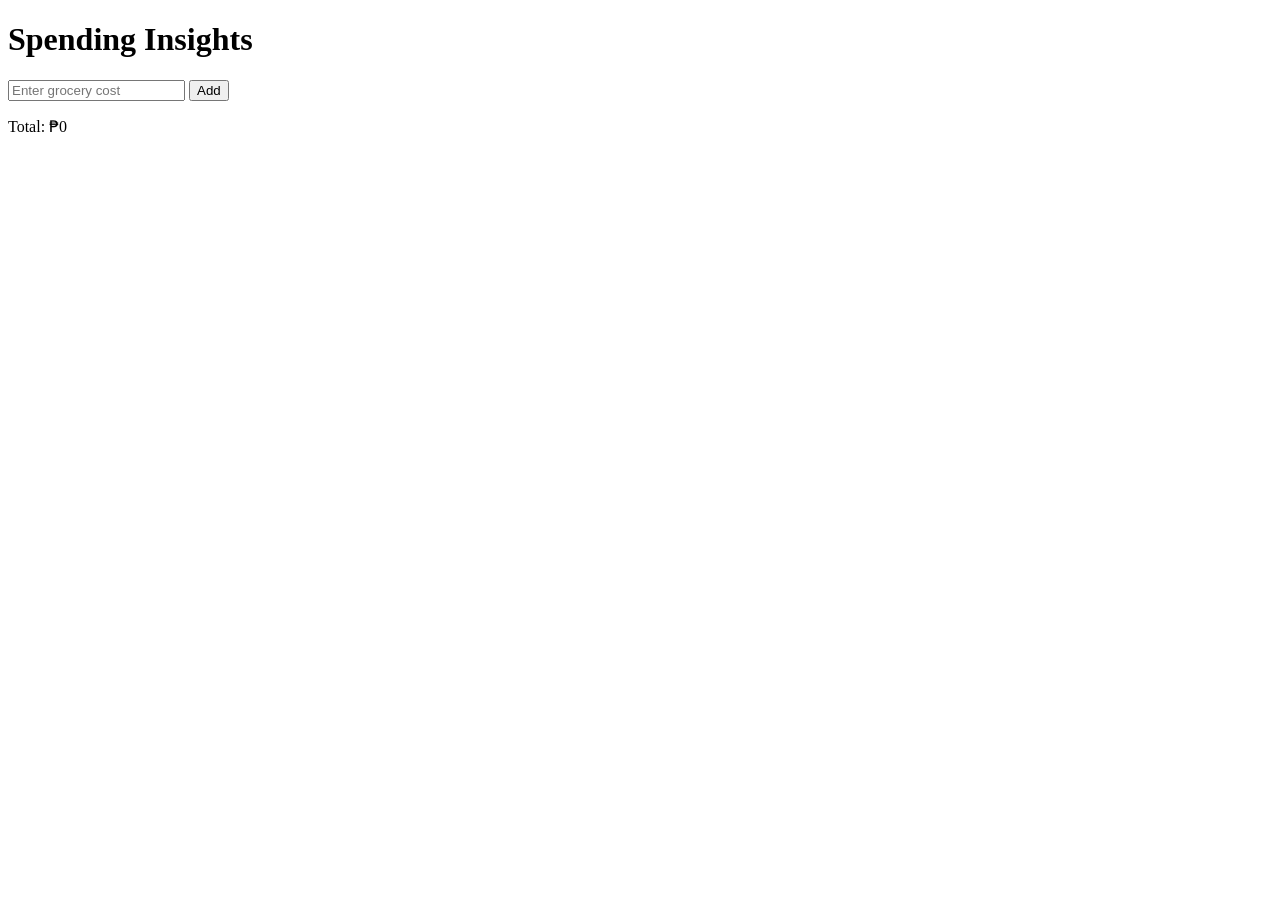
==== insight.html @ 45a6fc37 "trial" ====
<!DOCTYPE html>
<html>
<head>
<title>Spending Insights</title>
</head>

<body>

<h1>Spending Insights</h1>

<input id="amount" placeholder="Enter grocery cost">
<button onclick="addCost()">Add</button>

<p id="total"></p>

<script>

let costs=JSON.parse(localStorage.getItem("costs")) || []

function addCost(){

let amount=Number(document.getElementById("amount").value)

costs.push(amount)

localStorage.setItem("costs",JSON.stringify(costs))

update()

}

function update(){

let total=costs.reduce((a,b)=>a+b,0)

document.getElementById("total").innerText="Total: ₱"+total

}

update()

</script>

</body>
</html>
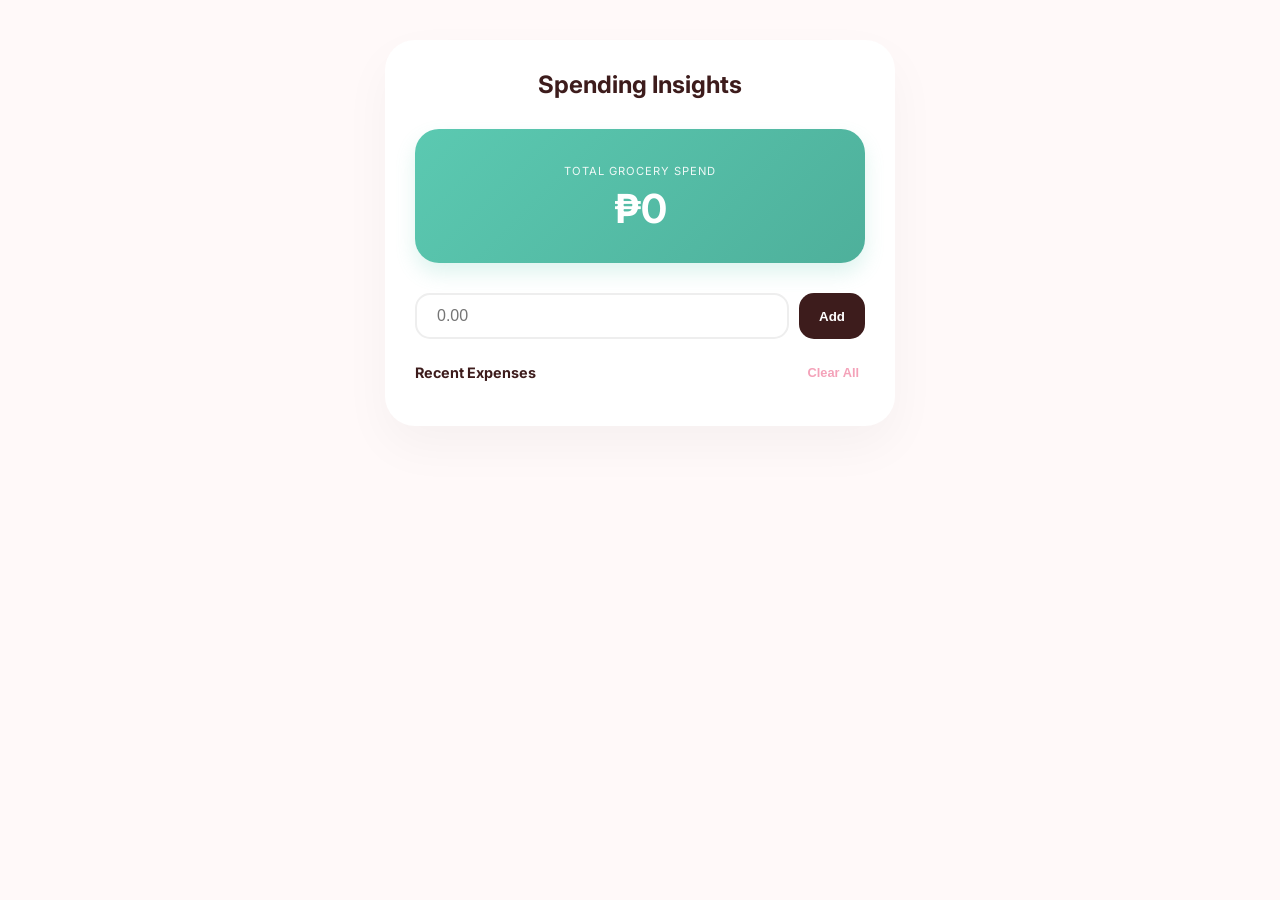
==== commit f38a70ad: "try" ====
--- a/insight.html
+++ b/insight.html
@@ -1,44 +1,213 @@
 <!DOCTYPE html>
-<html>
+<html lang="en">
 <head>
-<title>Spending Insights</title>
+    <meta charset="UTF-8">
+    <meta name="viewport" content="width=device-width, initial-scale=1.0">
+    <title>Insights | UlamFinder</title>
+    <link href="https://fonts.googleapis.com/css2?family=Inter:wght@400;600;700&display=swap" rel="stylesheet">
+    <style>
+        :root {
+            --primary-mint: #5bc9b1;
+            --primary-pink: #f4a2b9;
+            --dark-text: #3d1c1c;
+            --bg-color: #fff9f9;
+            --white: #ffffff;
+            --light-gray: #f8f9fa;
+        }
+
+        body {
+            font-family: 'Inter', sans-serif;
+            background-color: var(--bg-color);
+            color: var(--dark-text);
+            margin: 0;
+            display: flex;
+            justify-content: center;
+            padding: 40px 20px;
+        }
+
+        .dashboard {
+            width: 100%;
+            max-width: 450px;
+            background: var(--white);
+            border-radius: 30px;
+            padding: 30px;
+            box-shadow: 0 20px 50px rgba(0,0,0,0.04);
+        }
+
+        .header {
+            text-align: center;
+            margin-bottom: 30px;
+        }
+
+        .header h1 {
+            font-size: 1.5rem;
+            margin: 0;
+            font-weight: 700;
+        }
+
+        /* Total Display Card */
+        .total-card {
+            background: linear-gradient(135deg, var(--primary-mint), #4eb09b);
+            color: white;
+            padding: 30px;
+            border-radius: 24px;
+            text-align: center;
+            margin-bottom: 30px;
+            box-shadow: 0 10px 20px rgba(91, 201, 177, 0.2);
+        }
+
+        .total-card small {
+            opacity: 0.9;
+            text-transform: uppercase;
+            letter-spacing: 1px;
+            font-size: 0.7rem;
+        }
+
+        .total-card h2 {
+            font-size: 2.5rem;
+            margin: 5px 0 0;
+        }
+
+        /* Input Section */
+        .input-group {
+            display: flex;
+            gap: 10px;
+            margin-bottom: 25px;
+        }
+
+        input {
+            flex: 1;
+            padding: 12px 20px;
+            border: 2px solid #eee;
+            border-radius: 15px;
+            font-size: 1rem;
+            outline: none;
+            transition: border-color 0.3s;
+        }
+
+        input:focus { border-color: var(--primary-pink); }
+
+        .add-btn {
+            background: var(--dark-text);
+            color: white;
+            border: none;
+            padding: 0 20px;
+            border-radius: 15px;
+            font-weight: 600;
+            cursor: pointer;
+        }
+
+        /* History List */
+        .history-title {
+            font-size: 0.9rem;
+            font-weight: 700;
+            margin-bottom: 15px;
+            display: flex;
+            justify-content: space-between;
+        }
+
+        #historyList {
+            list-style: none;
+            padding: 0;
+            margin: 0;
+            max-height: 200px;
+            overflow-y: auto;
+        }
+
+        .history-item {
+            display: flex;
+            justify-content: space-between;
+            padding: 12px 0;
+            border-bottom: 1px solid #f0f0f0;
+            font-size: 0.95rem;
+        }
+
+        .history-item span:last-child {
+            font-weight: 700;
+            color: var(--primary-mint);
+        }
+
+        .clear-btn {
+            background: none;
+            border: none;
+            color: var(--primary-pink);
+            font-size: 0.8rem;
+            cursor: pointer;
+            font-weight: 600;
+        }
+    </style>
 </head>
-
 <body>
 
-<h1>Spending Insights</h1>
-
-<input id="amount" placeholder="Enter grocery cost">
-<button onclick="addCost()">Add</button>
-
-<p id="total"></p>
+<div class="dashboard">
+    <div class="header">
+        <h1>Spending <span>Insights</span></h1>
+    </div>
+
+    <div class="total-card">
+        <small>Total Grocery Spend</small>
+        <h2 id="total">₱0</h2>
+    </div>
+
+    <div class="input-group">
+        <input type="number" id="amount" placeholder="0.00">
+        <button class="add-btn" onclick="addCost()">Add</button>
+    </div>
+
+    <div class="history-title">
+        Recent Expenses
+        <button class="clear-btn" onclick="clearHistory()">Clear All</button>
+    </div>
+    
+    <ul id="historyList"></ul>
+</div>
 
 <script>
-
-let costs=JSON.parse(localStorage.getItem("costs")) || []
-
-function addCost(){
-
-let amount=Number(document.getElementById("amount").value)
-
-costs.push(amount)
-
-localStorage.setItem("costs",JSON.stringify(costs))
-
-update()
-
-}
-
-function update(){
-
-let total=costs.reduce((a,b)=>a+b,0)
-
-document.getElementById("total").innerText="Total: ₱"+total
-
-}
-
-update()
-
+    let costs = JSON.parse(localStorage.getItem("costs")) || [];
+
+    function addCost() {
+        let input = document.getElementById("amount");
+        let amount = Number(input.value);
+
+        if (amount > 0) {
+            costs.push({
+                amount: amount,
+                date: new Date().toLocaleDateString()
+            });
+            localStorage.setItem("costs", JSON.stringify(costs));
+            input.value = "";
+            update();
+        }
+    }
+
+    function clearHistory() {
+        if(confirm("Are you sure you want to clear your history?")) {
+            costs = [];
+            localStorage.setItem("costs", JSON.stringify(costs));
+            update();
+        }
+    }
+
+    function update() {
+        let total = costs.reduce((a, b) => a + b.amount, 0);
+        document.getElementById("total").innerText = "₱" + total.toLocaleString();
+
+        let list = document.getElementById("historyList");
+        list.innerHTML = "";
+
+        // Show latest items first
+        [...costs].reverse().forEach(item => {
+            let li = document.createElement("li");
+            li.className = "history-item";
+            li.innerHTML = `
+                <span>${item.date}</span>
+                <span>+ ₱${item.amount.toLocaleString()}</span>
+            `;
+            list.appendChild(li);
+        });
+    }
+
+    update();
 </script>
 
 </body>
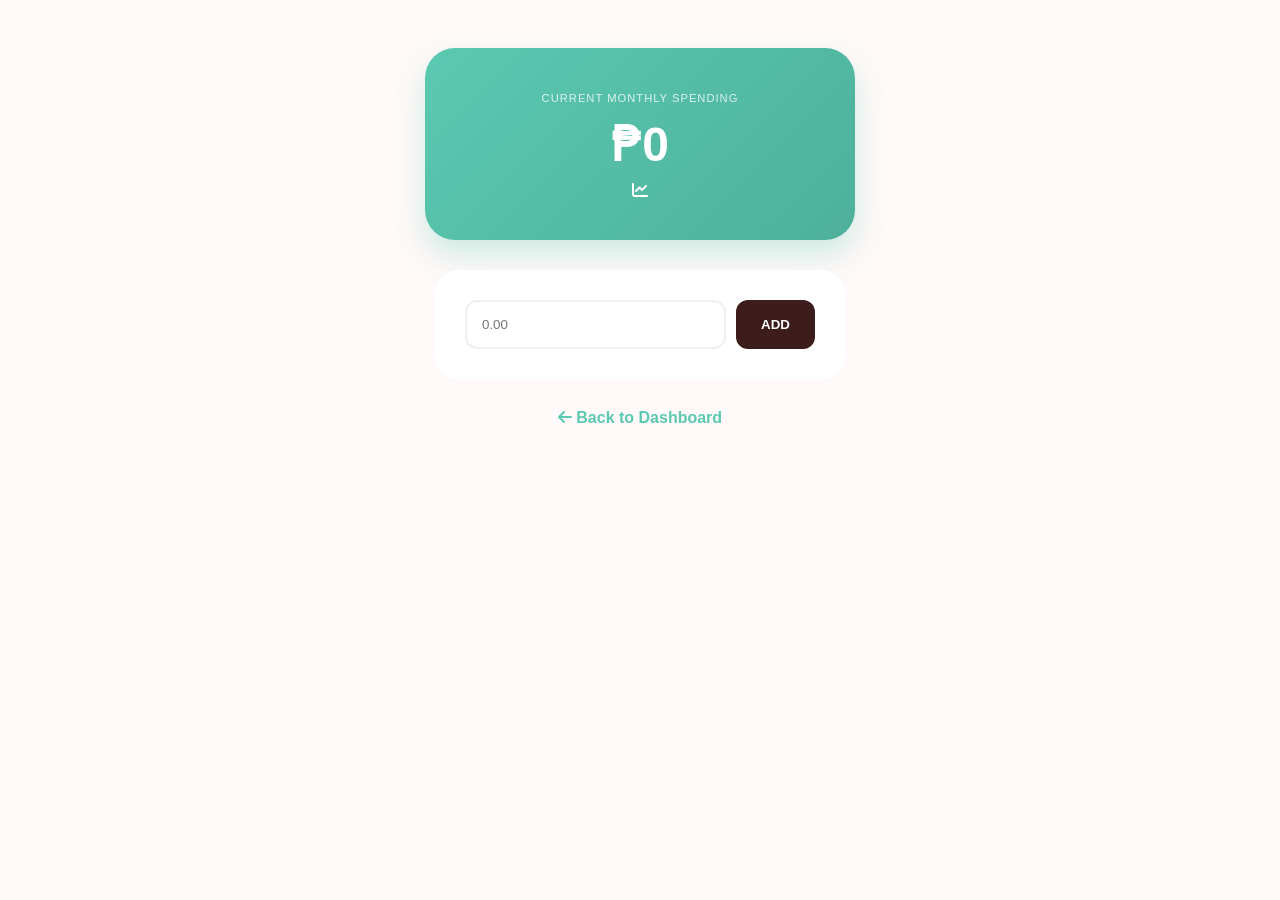
==== commit 8d4fadbc: "new" ====
--- a/insight.html
+++ b/insight.html
@@ -3,212 +3,48 @@
 <head>
     <meta charset="UTF-8">
     <meta name="viewport" content="width=device-width, initial-scale=1.0">
-    <title>Insights | UlamFinder</title>
-    <link href="https://fonts.googleapis.com/css2?family=Inter:wght@400;600;700&display=swap" rel="stylesheet">
+    <title>Spending | UlamFinder</title>
+    <link rel="stylesheet" href="https://cdnjs.cloudflare.com/ajax/libs/font-awesome/6.0.0/css/all.min.css">
     <style>
-        :root {
-            --primary-mint: #5bc9b1;
-            --primary-pink: #f4a2b9;
-            --dark-text: #3d1c1c;
-            --bg-color: #fff9f9;
-            --white: #ffffff;
-            --light-gray: #f8f9fa;
-        }
+        :root { --mint: #5bc9b1; --pink: #f4a2b9; --dark: #3d1c1c; --bg: #fff9f9; }
+        body { font-family: sans-serif; background: var(--bg); color: var(--dark); padding: 40px 20px; display: flex; flex-direction: column; align-items: center; }
+        
+        .stat-card { background: linear-gradient(135deg, var(--mint), #4eb09b); color: white; padding: 40px; border-radius: 30px; text-align: center; width: 100%; max-width: 350px; box-shadow: 0 15px 30px rgba(91, 201, 177, 0.3); margin-bottom: 30px; }
+        .stat-card small { opacity: 0.8; text-transform: uppercase; font-size: 0.7rem; letter-spacing: 1px; }
+        .stat-card h2 { font-size: 3rem; margin: 10px 0; }
 
-        body {
-            font-family: 'Inter', sans-serif;
-            background-color: var(--bg-color);
-            color: var(--dark-text);
-            margin: 0;
-            display: flex;
-            justify-content: center;
-            padding: 40px 20px;
-        }
-
-        .dashboard {
-            width: 100%;
-            max-width: 450px;
-            background: var(--white);
-            border-radius: 30px;
-            padding: 30px;
-            box-shadow: 0 20px 50px rgba(0,0,0,0.04);
-        }
-
-        .header {
-            text-align: center;
-            margin-bottom: 30px;
-        }
-
-        .header h1 {
-            font-size: 1.5rem;
-            margin: 0;
-            font-weight: 700;
-        }
-
-        /* Total Display Card */
-        .total-card {
-            background: linear-gradient(135deg, var(--primary-mint), #4eb09b);
-            color: white;
-            padding: 30px;
-            border-radius: 24px;
-            text-align: center;
-            margin-bottom: 30px;
-            box-shadow: 0 10px 20px rgba(91, 201, 177, 0.2);
-        }
-
-        .total-card small {
-            opacity: 0.9;
-            text-transform: uppercase;
-            letter-spacing: 1px;
-            font-size: 0.7rem;
-        }
-
-        .total-card h2 {
-            font-size: 2.5rem;
-            margin: 5px 0 0;
-        }
-
-        /* Input Section */
-        .input-group {
-            display: flex;
-            gap: 10px;
-            margin-bottom: 25px;
-        }
-
-        input {
-            flex: 1;
-            padding: 12px 20px;
-            border: 2px solid #eee;
-            border-radius: 15px;
-            font-size: 1rem;
-            outline: none;
-            transition: border-color 0.3s;
-        }
-
-        input:focus { border-color: var(--primary-pink); }
-
-        .add-btn {
-            background: var(--dark-text);
-            color: white;
-            border: none;
-            padding: 0 20px;
-            border-radius: 15px;
-            font-weight: 600;
-            cursor: pointer;
-        }
-
-        /* History List */
-        .history-title {
-            font-size: 0.9rem;
-            font-weight: 700;
-            margin-bottom: 15px;
-            display: flex;
-            justify-content: space-between;
-        }
-
-        #historyList {
-            list-style: none;
-            padding: 0;
-            margin: 0;
-            max-height: 200px;
-            overflow-y: auto;
-        }
-
-        .history-item {
-            display: flex;
-            justify-content: space-between;
-            padding: 12px 0;
-            border-bottom: 1px solid #f0f0f0;
-            font-size: 0.95rem;
-        }
-
-        .history-item span:last-child {
-            font-weight: 700;
-            color: var(--primary-mint);
-        }
-
-        .clear-btn {
-            background: none;
-            border: none;
-            color: var(--primary-pink);
-            font-size: 0.8rem;
-            cursor: pointer;
-            font-weight: 600;
-        }
+        .input-box { background: white; padding: 30px; border-radius: 24px; width: 100%; max-width: 350px; display: flex; gap: 10px; }
+        input { flex: 1; padding: 15px; border-radius: 12px; border: 2px solid #f0f0f0; outline: none; }
+        .add-btn { background: var(--dark); color: white; border: none; padding: 15px 25px; border-radius: 12px; font-weight: bold; }
+        
+        .home-btn { margin-top: 30px; text-decoration: none; color: var(--mint); font-weight: bold; }
     </style>
 </head>
 <body>
-
-<div class="dashboard">
-    <div class="header">
-        <h1>Spending <span>Insights</span></h1>
+    <div class="stat-card">
+        <small>Current Monthly Spending</small>
+        <h2 id="total">₱0</h2>
+        <i class="fa-solid fa-chart-line"></i>
     </div>
 
-    <div class="total-card">
-        <small>Total Grocery Spend</small>
-        <h2 id="total">₱0</h2>
+    <div class="input-box">
+        <input type="number" id="amount" placeholder="0.00">
+        <button class="add-btn" onclick="addCost()">ADD</button>
     </div>
 
-    <div class="input-group">
-        <input type="number" id="amount" placeholder="0.00">
-        <button class="add-btn" onclick="addCost()">Add</button>
-    </div>
+    <a href="index.html" class="home-btn"><i class="fa-solid fa-arrow-left"></i> Back to Dashboard</a>
 
-    <div class="history-title">
-        Recent Expenses
-        <button class="clear-btn" onclick="clearHistory()">Clear All</button>
-    </div>
-    
-    <ul id="historyList"></ul>
-</div>
-
-<script>
-    let costs = JSON.parse(localStorage.getItem("costs")) || [];
-
-    function addCost() {
-        let input = document.getElementById("amount");
-        let amount = Number(input.value);
-
-        if (amount > 0) {
-            costs.push({
-                amount: amount,
-                date: new Date().toLocaleDateString()
-            });
-            localStorage.setItem("costs", JSON.stringify(costs));
-            input.value = "";
-            update();
+    <script>
+        let costs=JSON.parse(localStorage.getItem("costs")) || []
+        function addCost(){
+            let amt=Number(document.getElementById("amount").value)
+            if(amt > 0){ costs.push(amt); localStorage.setItem("costs",JSON.stringify(costs)); update(); document.getElementById("amount").value=""; }
         }
-    }
-
-    function clearHistory() {
-        if(confirm("Are you sure you want to clear your history?")) {
-            costs = [];
-            localStorage.setItem("costs", JSON.stringify(costs));
-            update();
+        function update(){
+            let total=costs.reduce((a,b)=>a+b,0)
+            document.getElementById("total").innerText="₱" + total.toLocaleString()
         }
-    }
-
-    function update() {
-        let total = costs.reduce((a, b) => a + b.amount, 0);
-        document.getElementById("total").innerText = "₱" + total.toLocaleString();
-
-        let list = document.getElementById("historyList");
-        list.innerHTML = "";
-
-        // Show latest items first
-        [...costs].reverse().forEach(item => {
-            let li = document.createElement("li");
-            li.className = "history-item";
-            li.innerHTML = `
-                <span>${item.date}</span>
-                <span>+ ₱${item.amount.toLocaleString()}</span>
-            `;
-            list.appendChild(li);
-        });
-    }
-
-    update();
-</script>
-
+        update()
+    </script>
 </body>
 </html>
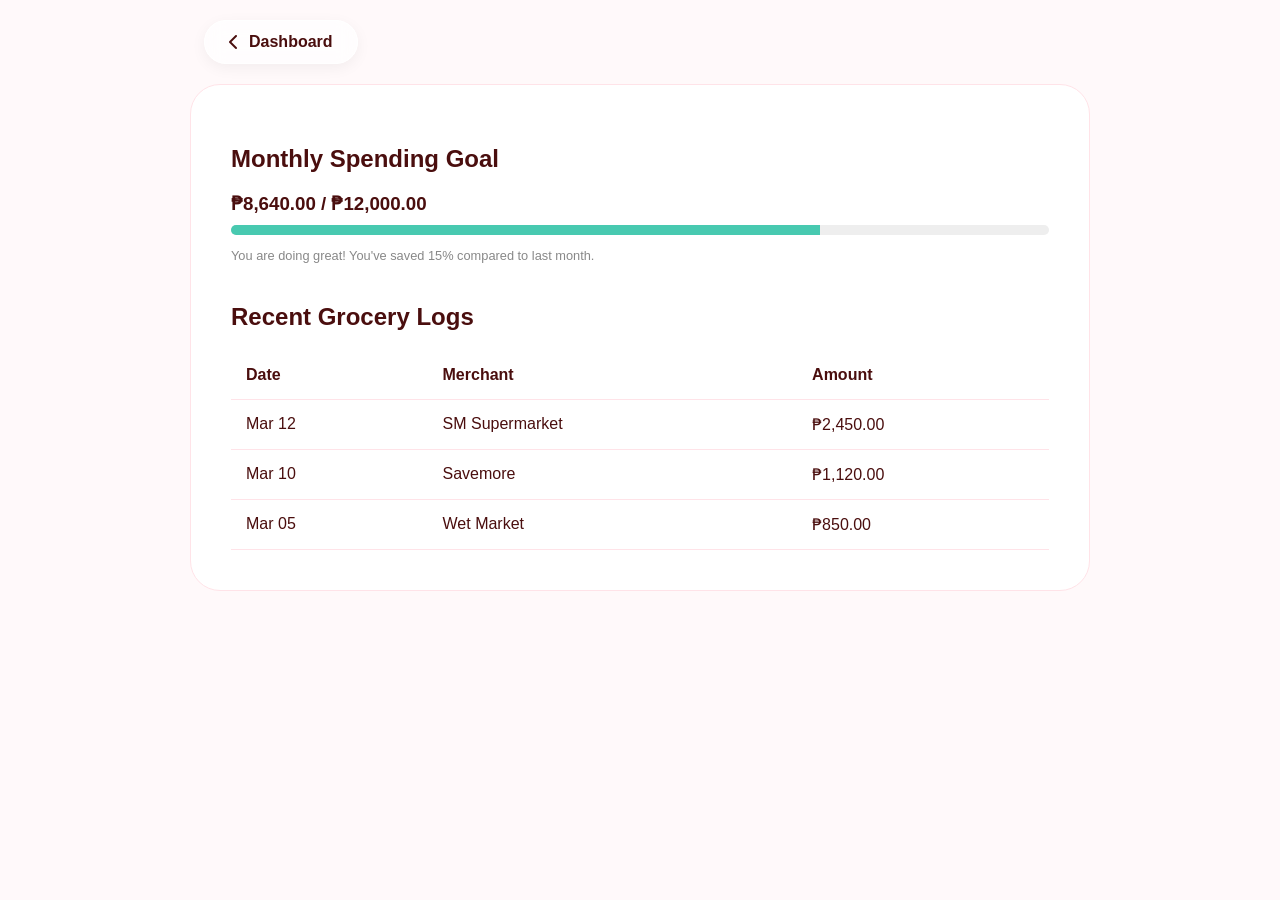
==== commit b0a79daf: "final??" ====
--- a/insight.html
+++ b/insight.html
@@ -2,49 +2,34 @@
 <html lang="en">
 <head>
     <meta charset="UTF-8">
-    <meta name="viewport" content="width=device-width, initial-scale=1.0">
-    <title>Spending | UlamFinder</title>
+    <title>Spending Insights | UlamFinder</title>
+    <link rel="stylesheet" href="style.css">
     <link rel="stylesheet" href="https://cdnjs.cloudflare.com/ajax/libs/font-awesome/6.0.0/css/all.min.css">
     <style>
-        :root { --mint: #5bc9b1; --pink: #f4a2b9; --dark: #3d1c1c; --bg: #fff9f9; }
-        body { font-family: sans-serif; background: var(--bg); color: var(--dark); padding: 40px 20px; display: flex; flex-direction: column; align-items: center; }
-        
-        .stat-card { background: linear-gradient(135deg, var(--mint), #4eb09b); color: white; padding: 40px; border-radius: 30px; text-align: center; width: 100%; max-width: 350px; box-shadow: 0 15px 30px rgba(91, 201, 177, 0.3); margin-bottom: 30px; }
-        .stat-card small { opacity: 0.8; text-transform: uppercase; font-size: 0.7rem; letter-spacing: 1px; }
-        .stat-card h2 { font-size: 3rem; margin: 10px 0; }
-
-        .input-box { background: white; padding: 30px; border-radius: 24px; width: 100%; max-width: 350px; display: flex; gap: 10px; }
-        input { flex: 1; padding: 15px; border-radius: 12px; border: 2px solid #f0f0f0; outline: none; }
-        .add-btn { background: var(--dark); color: white; border: none; padding: 15px 25px; border-radius: 12px; font-weight: bold; }
-        
-        .home-btn { margin-top: 30px; text-decoration: none; color: var(--mint); font-weight: bold; }
+        table { width: 100%; border-collapse: collapse; margin-top: 20px; }
+        td, th { padding: 15px; text-align: left; border-bottom: 1px solid var(--pink-light); }
+        .bar-container { height: 10px; background: #eee; border-radius: 10px; margin: 10px 0; overflow: hidden; }
+        .bar-fill { height: 100%; background: var(--mint-complement); width: 72%; }
     </style>
 </head>
 <body>
-    <div class="stat-card">
-        <small>Current Monthly Spending</small>
-        <h2 id="total">₱0</h2>
-        <i class="fa-solid fa-chart-line"></i>
+    <div class="nav-header">
+        <a href="index.html" class="back-link"><i class="fa-solid fa-chevron-left"></i> Dashboard</a>
     </div>
 
-    <div class="input-box">
-        <input type="number" id="amount" placeholder="0.00">
-        <button class="add-btn" onclick="addCost()">ADD</button>
+    <div class="container">
+        <h2>Monthly Spending Goal</h2>
+        <h3 style="margin-bottom: 5px;">₱8,640.00 / ₱12,000.00</h3>
+        <div class="bar-container"><div class="bar-fill"></div></div>
+        <p style="font-size: 0.8rem; color: #888;">You are doing great! You've saved 15% compared to last month.</p>
+
+        <h2 style="margin-top: 40px;">Recent Grocery Logs</h2>
+        <table>
+            <tr><th>Date</th><th>Merchant</th><th>Amount</th></tr>
+            <tr><td>Mar 12</td><td>SM Supermarket</td><td>₱2,450.00</td></tr>
+            <tr><td>Mar 10</td><td>Savemore</td><td>₱1,120.00</td></tr>
+            <tr><td>Mar 05</td><td>Wet Market</td><td>₱850.00</td></tr>
+        </table>
     </div>
-
-    <a href="index.html" class="home-btn"><i class="fa-solid fa-arrow-left"></i> Back to Dashboard</a>
-
-    <script>
-        let costs=JSON.parse(localStorage.getItem("costs")) || []
-        function addCost(){
-            let amt=Number(document.getElementById("amount").value)
-            if(amt > 0){ costs.push(amt); localStorage.setItem("costs",JSON.stringify(costs)); update(); document.getElementById("amount").value=""; }
-        }
-        function update(){
-            let total=costs.reduce((a,b)=>a+b,0)
-            document.getElementById("total").innerText="₱" + total.toLocaleString()
-        }
-        update()
-    </script>
 </body>
 </html>
--- a/style.css
+++ b/style.css
@@ -0,0 +1,79 @@
+:root {
+    --pink-accent: #FF85A1;
+    --pink-light: #FFE3E8;
+    --mint-complement: #48C9B0;
+    --deep-berry: #4A0E0E;
+    --bg-cream: #FFF9FA;
+    --glass: rgba(255, 255, 255, 0.7);
+}
+
+* { box-sizing: border-box; transition: all 0.3s ease; }
+
+body {
+    font-family: 'Plus Jakarta Sans', sans-serif;
+    margin: 0;
+    background: var(--bg-cream);
+    color: var(--deep-berry);
+    overflow-x: hidden;
+}
+
+/* Navbar */
+.navbar {
+    display: flex;
+    justify-content: space-between;
+    align-items: center;
+    padding: 20px 8%;
+    background: white;
+    border-bottom: 1px solid var(--pink-light);
+    position: sticky; top: 0; z-index: 1000;
+}
+
+.logo {
+    font-family: 'Playfair Display', serif;
+    font-size: 1.8rem;
+    font-weight: 800;
+    text-decoration: none;
+    background: linear-gradient(to right, var(--pink-accent), var(--mint-complement));
+    -webkit-background-clip: text;
+    -webkit-text-fill-color: transparent;
+}
+
+.nav-links a { text-decoration: none; color: var(--deep-berry); margin-left: 25px; font-weight: 600; }
+.nav-links a:hover { color: var(--pink-accent); }
+
+/* Back Navigation Header */
+.nav-header { width: 100%; max-width: 1000px; margin: 20px auto; padding: 0 5%; animation: fadeInDown 0.8s ease; }
+.back-link {
+    text-decoration: none; color: var(--deep-berry); font-weight: 700; display: inline-flex; align-items: center; gap: 10px;
+    padding: 12px 24px; border-radius: 50px; background: var(--glass); backdrop-filter: blur(10px);
+    border: 1px solid white; box-shadow: 0 4px 15px rgba(0,0,0,0.05);
+}
+
+/* Common Container Styles */
+.container {
+    max-width: 900px; margin: 20px auto; padding: 40px;
+    background: white; border-radius: 30px; border: 1px solid var(--pink-light);
+    animation: slideUpFade 0.6s ease-out;
+}
+
+/* Weekly Plan Table Layout */
+.weekly-grid {
+    display: grid; grid-template-columns: repeat(auto-fit, minmax(200px, 1fr)); gap: 15px; margin-top: 20px;
+}
+.day-card {
+    background: #fff; padding: 20px; border-radius: 20px; border: 1px solid var(--pink-light);
+    text-align: center;
+}
+.day-card h4 { margin: 0 0 10px 0; color: var(--pink-accent); text-transform: uppercase; font-size: 0.8rem; letter-spacing: 1px; }
+.day-card p { margin: 0; font-weight: 700; font-size: 1rem; }
+
+/* Dashboard Cards (Main Page) */
+.features { display: grid; grid-template-columns: repeat(auto-fit, minmax(250px, 1fr)); gap: 25px; padding: 60px 8%; }
+.card { background: white; padding: 30px; border-radius: 25px; text-decoration: none; color: inherit; border: 1px solid var(--pink-light); text-align: center; }
+.card:hover { transform: translateY(-10px); border-color: var(--pink-accent); }
+
+/* Animations */
+@keyframes fadeInDown { from { opacity: 0; transform: translateY(-20px); } to { opacity: 1; transform: translateY(0); } }
+@keyframes slideUpFade { from { opacity: 0; transform: translateY(40px); } to { opacity: 1; transform: translateY(0); } }
+
+footer { text-align: center; padding: 40px; background: var(--pink-light); margin-top: 50px; font-weight: 600; }
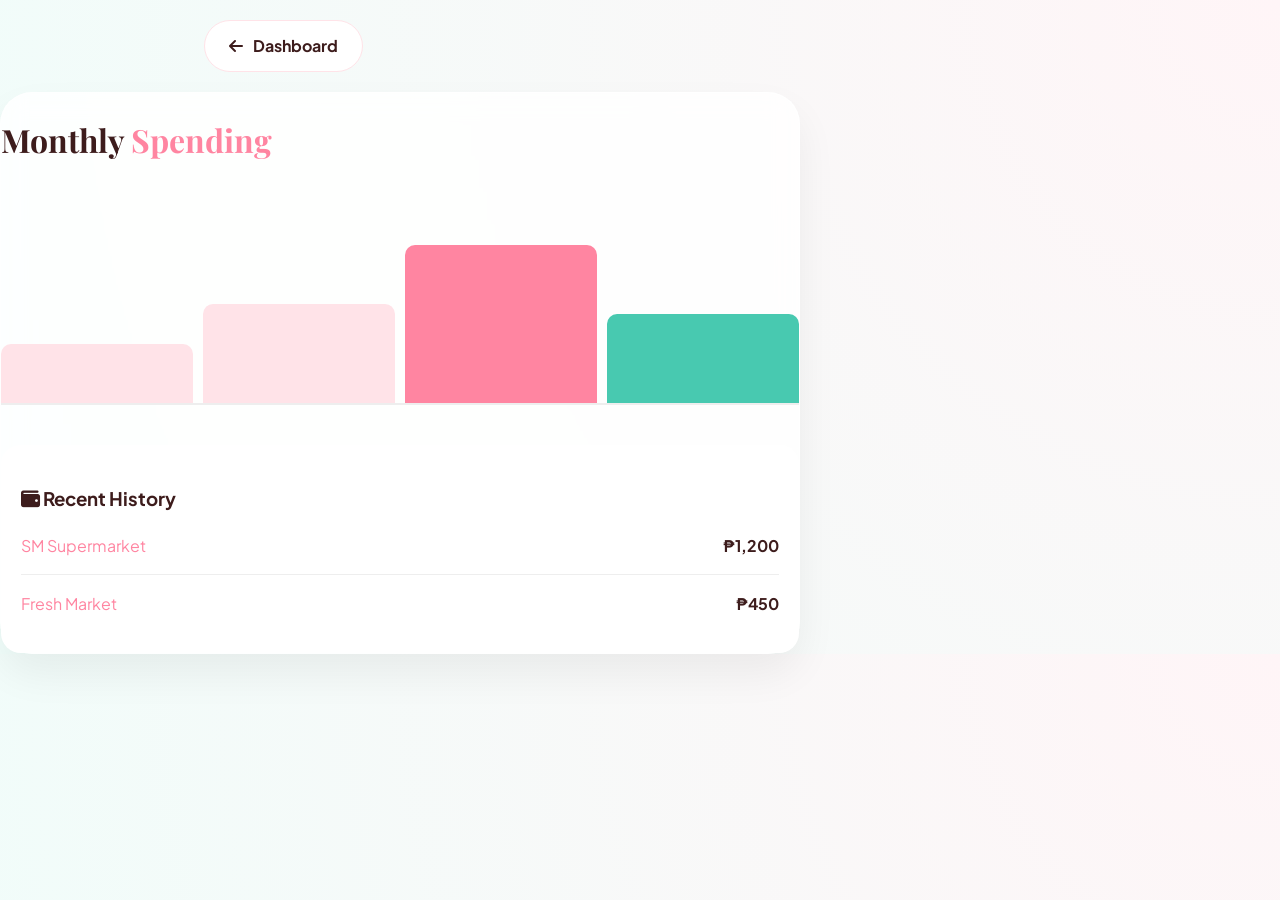
==== commit 2cff4a3b: "test1" ====
--- a/insight.html
+++ b/insight.html
@@ -2,34 +2,26 @@
 <html lang="en">
 <head>
     <meta charset="UTF-8">
-    <title>Spending Insights | UlamFinder</title>
+    <title>Insights | UlamFinder</title>
     <link rel="stylesheet" href="style.css">
     <link rel="stylesheet" href="https://cdnjs.cloudflare.com/ajax/libs/font-awesome/6.0.0/css/all.min.css">
-    <style>
-        table { width: 100%; border-collapse: collapse; margin-top: 20px; }
-        td, th { padding: 15px; text-align: left; border-bottom: 1px solid var(--pink-light); }
-        .bar-container { height: 10px; background: #eee; border-radius: 10px; margin: 10px 0; overflow: hidden; }
-        .bar-fill { height: 100%; background: var(--mint-complement); width: 72%; }
-    </style>
 </head>
 <body>
-    <div class="nav-header">
-        <a href="index.html" class="back-link"><i class="fa-solid fa-chevron-left"></i> Dashboard</a>
-    </div>
-
-    <div class="container">
-        <h2>Monthly Spending Goal</h2>
-        <h3 style="margin-bottom: 5px;">₱8,640.00 / ₱12,000.00</h3>
-        <div class="bar-container"><div class="bar-fill"></div></div>
-        <p style="font-size: 0.8rem; color: #888;">You are doing great! You've saved 15% compared to last month.</p>
-
-        <h2 style="margin-top: 40px;">Recent Grocery Logs</h2>
-        <table>
-            <tr><th>Date</th><th>Merchant</th><th>Amount</th></tr>
-            <tr><td>Mar 12</td><td>SM Supermarket</td><td>₱2,450.00</td></tr>
-            <tr><td>Mar 10</td><td>Savemore</td><td>₱1,120.00</td></tr>
-            <tr><td>Mar 05</td><td>Wet Market</td><td>₱850.00</td></tr>
-        </table>
+    <div class="nav-header"><a href="index.html" class="back-link"><i class="fa-solid fa-arrow-left"></i> Dashboard</a></div>
+    <div class="container" style="max-width: 800px;">
+        <h1>Monthly <span>Spending</span></h1>
+        <div style="display: flex; align-items: flex-end; gap: 10px; height: 200px; border-bottom: 2px solid #eee; margin: 40px 0;">
+            <div style="flex:1; background: var(--pink-light); height: 30%; border-radius: 10px 10px 0 0;"></div>
+            <div style="flex:1; background: var(--pink-light); height: 50%; border-radius: 10px 10px 0 0;"></div>
+            <div style="flex:1; background: var(--pink-accent); height: 80%; border-radius: 10px 10px 0 0;"></div>
+            <div style="flex:1; background: var(--mint-complement); height: 45%; border-radius: 10px 10px 0 0;"></div>
+        </div>
+        <div style="background: white; border-radius: 20px; padding: 20px;">
+            <h3><i class="fa-solid fa-wallet"></i> Recent History</h3>
+            <p style="display: flex; justify-content: space-between;"><span>SM Supermarket</span> <b>₱1,200</b></p>
+            <hr style="border: 0; border-top: 1px solid #eee;">
+            <p style="display: flex; justify-content: space-between;"><span>Fresh Market</span> <b>₱450</b></p>
+        </div>
     </div>
 </body>
 </html>
--- a/style.css
+++ b/style.css
@@ -1,79 +1,54 @@
+@import url('https://fonts.googleapis.com/css2?family=Plus+Jakarta+Sans:wght@400;600;800&family=Playfair+Display:ital,wght@0,800;1,800&display=swap');
+
 :root {
     --pink-accent: #FF85A1;
     --pink-light: #FFE3E8;
     --mint-complement: #48C9B0;
-    --deep-berry: #4A0E0E;
+    --deep-berry: #3d1c1c;
     --bg-cream: #FFF9FA;
-    --glass: rgba(255, 255, 255, 0.7);
+    --glass: rgba(255, 255, 255, 0.85);
+    --shadow: 0 20px 40px rgba(0,0,0,0.06);
 }
 
-* { box-sizing: border-box; transition: all 0.3s ease; }
+* { box-sizing: border-box; transition: all 0.4s cubic-bezier(0.165, 0.84, 0.44, 1); }
 
 body {
     font-family: 'Plus Jakarta Sans', sans-serif;
-    margin: 0;
-    background: var(--bg-cream);
+    background: radial-gradient(circle at top right, #fff5f7, #f0fdfa);
     color: var(--deep-berry);
+    margin: 0; line-height: 1.6;
     overflow-x: hidden;
 }
 
-/* Navbar */
-.navbar {
-    display: flex;
-    justify-content: space-between;
-    align-items: center;
-    padding: 20px 8%;
-    background: white;
-    border-bottom: 1px solid var(--pink-light);
-    position: sticky; top: 0; z-index: 1000;
+/* Glassmorphism Containers */
+.container, .card, .login-card {
+    background: var(--glass);
+    backdrop-filter: blur(12px);
+    -webkit-backdrop-filter: blur(12px);
+    border: 1px solid rgba(255, 255, 255, 0.5);
+    border-radius: 32px;
+    box-shadow: var(--shadow);
 }
 
-.logo {
-    font-family: 'Playfair Display', serif;
-    font-size: 1.8rem;
-    font-weight: 800;
-    text-decoration: none;
-    background: linear-gradient(to right, var(--pink-accent), var(--mint-complement));
-    -webkit-background-clip: text;
-    -webkit-text-fill-color: transparent;
+/* Nav & Header Styles */
+.nav-header { width: 100%; max-width: 1000px; margin: 20px auto; padding: 0 5%; }
+.back-link {
+    text-decoration: none; color: var(--deep-berry); font-weight: 700; display: inline-flex; 
+    align-items: center; gap: 10px; padding: 12px 24px; border-radius: 50px; 
+    background: white; border: 1px solid var(--pink-light);
 }
+.back-link:hover { transform: translateX(-5px); color: var(--pink-accent); }
 
-.nav-links a { text-decoration: none; color: var(--deep-berry); margin-left: 25px; font-weight: 600; }
-.nav-links a:hover { color: var(--pink-accent); }
+/* Typography */
+h1, h2, .logo { font-family: 'Playfair Display', serif; }
+span { color: var(--pink-accent); }
 
-/* Back Navigation Header */
-.nav-header { width: 100%; max-width: 1000px; margin: 20px auto; padding: 0 5%; animation: fadeInDown 0.8s ease; }
-.back-link {
-    text-decoration: none; color: var(--deep-berry); font-weight: 700; display: inline-flex; align-items: center; gap: 10px;
-    padding: 12px 24px; border-radius: 50px; background: var(--glass); backdrop-filter: blur(10px);
-    border: 1px solid white; box-shadow: 0 4px 15px rgba(0,0,0,0.05);
+/* Buttons */
+.btn {
+    padding: 18px 40px; background: var(--deep-berry); color: white !important;
+    border-radius: 100px; text-decoration: none; font-weight: 700; display: inline-block;
 }
-
-/* Common Container Styles */
-.container {
-    max-width: 900px; margin: 20px auto; padding: 40px;
-    background: white; border-radius: 30px; border: 1px solid var(--pink-light);
-    animation: slideUpFade 0.6s ease-out;
-}
-
-/* Weekly Plan Table Layout */
-.weekly-grid {
-    display: grid; grid-template-columns: repeat(auto-fit, minmax(200px, 1fr)); gap: 15px; margin-top: 20px;
-}
-.day-card {
-    background: #fff; padding: 20px; border-radius: 20px; border: 1px solid var(--pink-light);
-    text-align: center;
-}
-.day-card h4 { margin: 0 0 10px 0; color: var(--pink-accent); text-transform: uppercase; font-size: 0.8rem; letter-spacing: 1px; }
-.day-card p { margin: 0; font-weight: 700; font-size: 1rem; }
-
-/* Dashboard Cards (Main Page) */
-.features { display: grid; grid-template-columns: repeat(auto-fit, minmax(250px, 1fr)); gap: 25px; padding: 60px 8%; }
-.card { background: white; padding: 30px; border-radius: 25px; text-decoration: none; color: inherit; border: 1px solid var(--pink-light); text-align: center; }
-.card:hover { transform: translateY(-10px); border-color: var(--pink-accent); }
+.btn:hover { transform: translateY(-5px); box-shadow: 0 20px 40px rgba(0,0,0,0.15); }
 
 /* Animations */
-@keyframes fadeInDown { from { opacity: 0; transform: translateY(-20px); } to { opacity: 1; transform: translateY(0); } }
-@keyframes slideUpFade { from { opacity: 0; transform: translateY(40px); } to { opacity: 1; transform: translateY(0); } }
-
-footer { text-align: center; padding: 40px; background: var(--pink-light); margin-top: 50px; font-weight: 600; }+@keyframes moveScan { 0% { top: 0; } 50% { top: 100%; } 100% { top: 0; } }
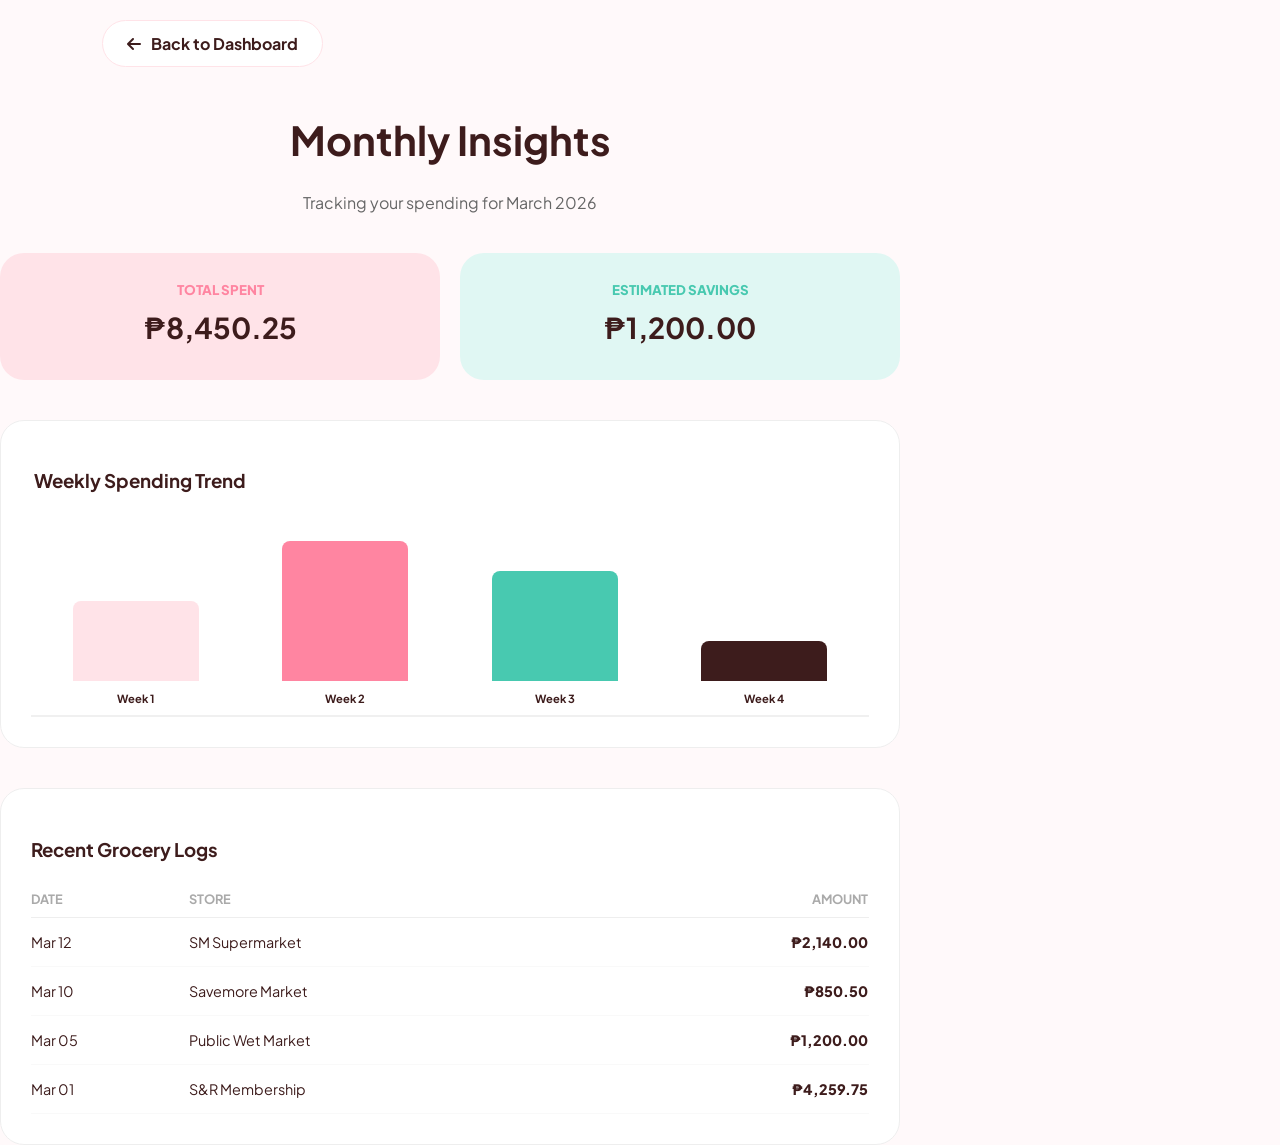
==== commit a1a4a359: "test2" ====
--- a/insight.html
+++ b/insight.html
@@ -2,26 +2,97 @@
 <html lang="en">
 <head>
     <meta charset="UTF-8">
-    <title>Insights | UlamFinder</title>
+    <meta name="viewport" content="width=device-width, initial-scale=1.0">
+    <title>Spending Insights | UlamFinder</title>
     <link rel="stylesheet" href="style.css">
     <link rel="stylesheet" href="https://cdnjs.cloudflare.com/ajax/libs/font-awesome/6.0.0/css/all.min.css">
+    <link href="https://unpkg.com/aos@2.3.1/dist/aos.css" rel="stylesheet">
 </head>
 <body>
-    <div class="nav-header"><a href="index.html" class="back-link"><i class="fa-solid fa-arrow-left"></i> Dashboard</a></div>
-    <div class="container" style="max-width: 800px;">
-        <h1>Monthly <span>Spending</span></h1>
-        <div style="display: flex; align-items: flex-end; gap: 10px; height: 200px; border-bottom: 2px solid #eee; margin: 40px 0;">
-            <div style="flex:1; background: var(--pink-light); height: 30%; border-radius: 10px 10px 0 0;"></div>
-            <div style="flex:1; background: var(--pink-light); height: 50%; border-radius: 10px 10px 0 0;"></div>
-            <div style="flex:1; background: var(--pink-accent); height: 80%; border-radius: 10px 10px 0 0;"></div>
-            <div style="flex:1; background: var(--mint-complement); height: 45%; border-radius: 10px 10px 0 0;"></div>
+
+    <div class="nav-header">
+        <a href="index.html" class="back-link">
+            <i class="fa-solid fa-arrow-left"></i> 
+            <span>Back to Dashboard</span>
+        </a>
+    </div>
+
+    <div class="container" style="max-width: 900px;" data-aos="fade-up">
+        <header style="text-align: center; margin-bottom: 40px;">
+            <h1 style="font-size: 2.5rem;">Monthly <span>Insights</span></h1>
+            <p style="color: #666;">Tracking your spending for March 2026</p>
+        </header>
+
+        <div style="display: grid; grid-template-columns: repeat(auto-fit, minmax(200px, 1fr)); gap: 20px; margin-bottom: 40px;">
+            <div style="background: var(--pink-light); padding: 25px; border-radius: 24px; text-align: center;">
+                <small style="text-transform: uppercase; font-weight: 800; color: var(--pink-accent);">Total Spent</small>
+                <h2 style="margin: 10px 0; font-size: 1.8rem;">₱8,450.25</h2>
+            </div>
+            <div style="background: #e0f7f3; padding: 25px; border-radius: 24px; text-align: center;">
+                <small style="text-transform: uppercase; font-weight: 800; color: var(--mint-complement);">Estimated Savings</small>
+                <h2 style="margin: 10px 0; font-size: 1.8rem;">₱1,200.00</h2>
+            </div>
         </div>
-        <div style="background: white; border-radius: 20px; padding: 20px;">
-            <h3><i class="fa-solid fa-wallet"></i> Recent History</h3>
-            <p style="display: flex; justify-content: space-between;"><span>SM Supermarket</span> <b>₱1,200</b></p>
-            <hr style="border: 0; border-top: 1px solid #eee;">
-            <p style="display: flex; justify-content: space-between;"><span>Fresh Market</span> <b>₱450</b></p>
+
+        <div style="background: white; padding: 30px; border-radius: 24px; border: 1px solid #eee; margin-bottom: 40px;">
+            <h3 style="margin-bottom: 25px;"><i class="fa-solid fa-chart-simple"></i> Weekly Spending Trend</h3>
+            <div style="display: flex; align-items: flex-end; justify-content: space-around; height: 200px; padding-bottom: 10px; border-bottom: 2px solid #f0f0f0;">
+                <div style="display: flex; flex-direction: column; align-items: center; width: 15%;">
+                    <div style="width: 100%; background: var(--pink-light); height: 80px; border-radius: 8px 8px 0 0;"></div>
+                    <span style="font-size: 0.7rem; margin-top: 10px; font-weight: 700;">Week 1</span>
+                </div>
+                <div style="display: flex; flex-direction: column; align-items: center; width: 15%;">
+                    <div style="width: 100%; background: var(--pink-accent); height: 140px; border-radius: 8px 8px 0 0;"></div>
+                    <span style="font-size: 0.7rem; margin-top: 10px; font-weight: 700;">Week 2</span>
+                </div>
+                <div style="display: flex; flex-direction: column; align-items: center; width: 15%;">
+                    <div style="width: 100%; background: var(--mint-complement); height: 110px; border-radius: 8px 8px 0 0;"></div>
+                    <span style="font-size: 0.7rem; margin-top: 10px; font-weight: 700;">Week 3</span>
+                </div>
+                <div style="display: flex; flex-direction: column; align-items: center; width: 15%;">
+                    <div style="width: 100%; background: var(--deep-berry); height: 40px; border-radius: 8px 8px 0 0;"></div>
+                    <span style="font-size: 0.7rem; margin-top: 10px; font-weight: 700;">Week 4</span>
+                </div>
+            </div>
+        </div>
+
+        <div style="background: white; border-radius: 24px; border: 1px solid #eee; padding: 30px;">
+            <h3 style="margin-bottom: 20px;">Recent Grocery Logs</h3>
+            <table style="width: 100%; border-collapse: collapse; text-align: left;">
+                <thead>
+                    <tr style="color: #aaa; font-size: 0.8rem; border-bottom: 1px solid #eee;">
+                        <th style="padding: 10px 0;">DATE</th>
+                        <th>STORE</th>
+                        <th style="text-align: right;">AMOUNT</th>
+                    </tr>
+                </thead>
+                <tbody style="font-size: 0.9rem;">
+                    <tr style="border-bottom: 1px solid #f9f9f9;">
+                        <td style="padding: 15px 0;">Mar 12</td>
+                        <td>SM Supermarket</td>
+                        <td style="text-align: right; font-weight: 800;">₱2,140.00</td>
+                    </tr>
+                    <tr style="border-bottom: 1px solid #f9f9f9;">
+                        <td style="padding: 15px 0;">Mar 10</td>
+                        <td>Savemore Market</td>
+                        <td style="text-align: right; font-weight: 800;">₱850.50</td>
+                    </tr>
+                    <tr style="border-bottom: 1px solid #f9f9f9;">
+                        <td style="padding: 15px 0;">Mar 05</td>
+                        <td>Public Wet Market</td>
+                        <td style="text-align: right; font-weight: 800;">₱1,200.00</td>
+                    </tr>
+                    <tr style="border-bottom: 1px solid #f9f9f9;">
+                        <td style="padding: 15px 0;">Mar 01</td>
+                        <td>S&R Membership</td>
+                        <td style="text-align: right; font-weight: 800;">₱4,259.75</td>
+                    </tr>
+                </tbody>
+            </table>
         </div>
     </div>
+
+    <script src="https://unpkg.com/aos@2.3.1/dist/aos.js"></script>
+    <script>AOS.init();</script>
 </body>
 </html>
--- a/style.css
+++ b/style.css
@@ -1,4 +1,4 @@
-@import url('https://fonts.googleapis.com/css2?family=Plus+Jakarta+Sans:wght@400;600;800&family=Playfair+Display:ital,wght@0,800;1,800&display=swap');
+@import url('https://fonts.googleapis.com/css2?family=Plus+Jakarta+Sans:wght@400;600;800&family=Playfair+Display:wght@800&display=swap');
 
 :root {
     --pink-accent: #FF85A1;
@@ -7,48 +7,65 @@
     --deep-berry: #3d1c1c;
     --bg-cream: #FFF9FA;
     --glass: rgba(255, 255, 255, 0.85);
-    --shadow: 0 20px 40px rgba(0,0,0,0.06);
 }
 
-* { box-sizing: border-box; transition: all 0.4s cubic-bezier(0.165, 0.84, 0.44, 1); }
+* { box-sizing: border-box; transition: all 0.3s ease; }
 
 body {
     font-family: 'Plus Jakarta Sans', sans-serif;
-    background: radial-gradient(circle at top right, #fff5f7, #f0fdfa);
+    background: var(--bg-cream);
     color: var(--deep-berry);
-    margin: 0; line-height: 1.6;
-    overflow-x: hidden;
+    margin: 0;
 }
 
-/* Glassmorphism Containers */
-.container, .card, .login-card {
-    background: var(--glass);
-    backdrop-filter: blur(12px);
-    -webkit-backdrop-filter: blur(12px);
-    border: 1px solid rgba(255, 255, 255, 0.5);
-    border-radius: 32px;
-    box-shadow: var(--shadow);
+/* Dashboard Grid Fix */
+.features {
+    display: grid;
+    grid-template-columns: repeat(auto-fit, minmax(280px, 1fr));
+    gap: 25px;
+    padding: 40px 8%;
 }
 
-/* Nav & Header Styles */
-.nav-header { width: 100%; max-width: 1000px; margin: 20px auto; padding: 0 5%; }
+.card {
+    background: var(--glass);
+    backdrop-filter: blur(10px);
+    border: 1px solid var(--pink-light);
+    border-radius: 30px;
+    padding: 40px 20px;
+    text-decoration: none;
+    color: inherit;
+    text-align: center;
+    box-shadow: 0 10px 30px rgba(0,0,0,0.03);
+}
+
+.card:hover {
+    transform: translateY(-10px);
+    border-color: var(--pink-accent);
+}
+
+.card i {
+    font-size: 3rem;
+    margin-bottom: 20px;
+    display: block;
+}
+
+/* Back Button styling */
+.nav-header { padding: 20px 8%; }
 .back-link {
-    text-decoration: none; color: var(--deep-berry); font-weight: 700; display: inline-flex; 
-    align-items: center; gap: 10px; padding: 12px 24px; border-radius: 50px; 
-    background: white; border: 1px solid var(--pink-light);
+    text-decoration: none;
+    color: var(--deep-berry);
+    font-weight: 700;
+    display: inline-flex;
+    align-items: center;
+    gap: 10px;
+    padding: 12px 24px;
+    background: white;
+    border-radius: 50px;
+    border: 1px solid var(--pink-light);
 }
-.back-link:hover { transform: translateX(-5px); color: var(--pink-accent); }
 
-/* Typography */
-h1, h2, .logo { font-family: 'Playfair Display', serif; }
-span { color: var(--pink-accent); }
-
-/* Buttons */
-.btn {
-    padding: 18px 40px; background: var(--deep-berry); color: white !important;
-    border-radius: 100px; text-decoration: none; font-weight: 700; display: inline-block;
-}
-.btn:hover { transform: translateY(-5px); box-shadow: 0 20px 40px rgba(0,0,0,0.15); }
-
-/* Animations */
-@keyframes moveScan { 0% { top: 0; } 50% { top: 100%; } 100% { top: 0; } }+/* Scanner Animation */
+@keyframes scanLine {
+    0% { top: 0; }
+    100% { top: 100%; }
+}
